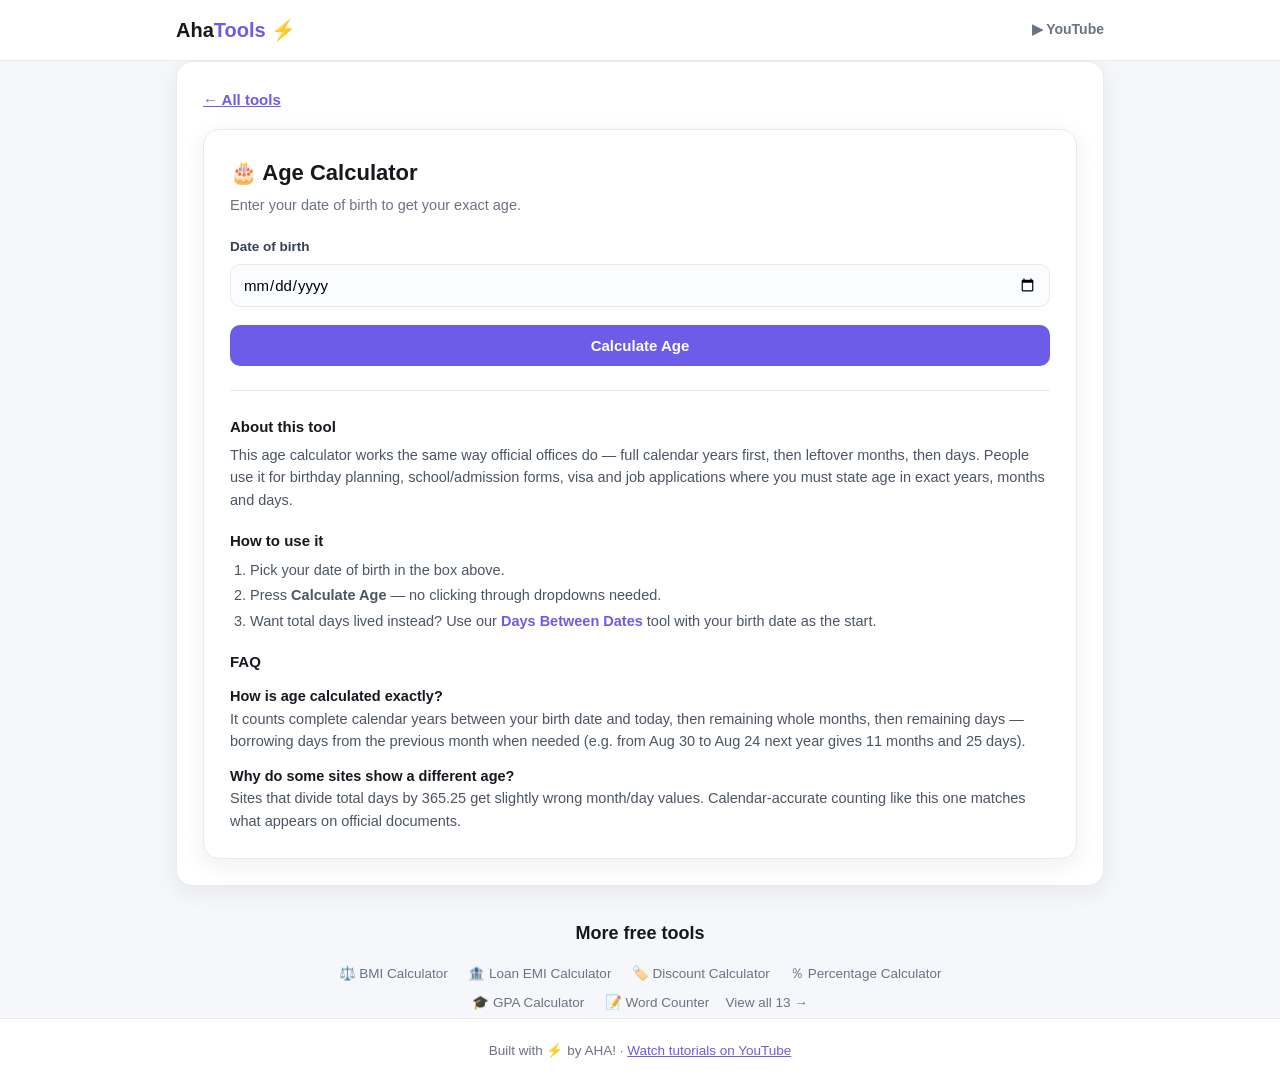
==== age-calculator/index.html @ 000de365 "Multi-page architecture: 13 real crawlable URLs, shared assets, sitemap with all pages" ====
<!DOCTYPE html>
<html lang="en">
<head>
<meta charset="UTF-8">
<meta name="viewport" content="width=device-width, initial-scale=1.0">
<title>Age Calculator – Exact Age in Years, Months & Days</title>
<meta name="description" content="Free online age calculator. Enter your date of birth and get your exact age in years, months and days instantly. Calendar-accurate, no signup.">
<meta name="author" content="AHA!">
<meta name="robots" content="index, follow">
<meta name="theme-color" content="#6c5ce7">
<link rel="canonical" href="https://ahatools.pages.dev/age-calculator/">
<meta property="og:title" content="Age Calculator — Free Online Tool">
<meta property="og:description" content="Free online age calculator. Enter your date of birth and get your exact age in years, months and days instantly. Calendar-accurate, no signup.">
<meta property="og:type" content="website">
<meta property="og:url" content="https://ahatools.pages.dev/age-calculator/">
<meta property="og:site_name" content="AhaTools">
<meta name="twitter:card" content="summary">
<meta name="twitter:title" content="Age Calculator">
<meta name="twitter:description" content="Free online age calculator. Enter your date of birth and get your exact age in years, months and days instantly. Calendar-accurate, no signup.">
<link rel="icon" href="data:image/svg+xml,<svg xmlns='http://www.w3.org/2000/svg' viewBox='0 0 100 100'><text y='.9em' font-size='90'>⚡</text></svg>">
<link rel="stylesheet" href="../assets/style.css">
<script type="application/ld+json">
{"@context":"https://schema.org","@type":"WebApplication","name":"Age Calculator","url":"https://ahatools.pages.dev/age-calculator/","applicationCategory":"UtilitiesApplication","operatingSystem":"Any","offers":{"@type":"Offer","price":"0","priceCurrency":"USD"},"description":"Free online age calculator. Enter your date of birth and get your exact age in years, months and days instantly. Calendar-accurate, no signup."}
</script>
</head>
<body>
<header>
  <div class="wrap bar">
    <a class="logo" href="../">Aha<span>Tools</span> ⚡</a>
    <a class="logo" href="https://www.youtube.com/@Shahid-Ul-Islam-z5l" style="font-size:14px;color:var(--muted)">▶ YouTube</a>
  </div>
</header>
<main class="wrap">
<div class="panel"><a class="back" href="../">← All tools</a>
  <div class="panel">
    <h1>🎂 Age Calculator</h1>
    <p class="sub">Enter your date of birth to get your exact age.</p>
    <label>Date of birth</label>
    <input type="date" id="dob">
    <button class="btn" onclick="calcAge()">Calculate Age</button>
    <div class="result" id="ageResult"></div>
    <div class="info">
      <h3>About this tool</h3>
      <p>This age calculator works the same way official offices do — full calendar years first, then leftover months, then days. People use it for birthday planning, school/admission forms, visa and job applications where you must state age in exact years, months and days.</p>
      <h3>How to use it</h3>
      <ol>
        <li>Pick your date of birth in the box above.</li>
        <li>Press <strong>Calculate Age</strong> — no clicking through dropdowns needed.</li>
        <li>Want total days lived instead? Use our <a href="#days-between-dates">Days Between Dates</a> tool with your birth date as the start.</li>
      </ol>
      <h3>FAQ</h3>
      <p class="q">How is age calculated exactly?</p>
      <p>It counts complete calendar years between your birth date and today, then remaining whole months, then remaining days — borrowing days from the previous month when needed (e.g. from Aug 30 to Aug 24 next year gives 11 months and 25 days).</p>
      <p class="q">Why do some sites show a different age?</p>
      <p>Sites that divide total days by 365.25 get slightly wrong month/day values. Calendar-accurate counting like this one matches what appears on official documents.</p>
    </div>
  </div></div>
<nav class="map" aria-label="More tools"><h2>More free tools</h2><a href="../bmi-calculator/">⚖️ BMI Calculator</a>
<a href="../loan-calculator/">🏦 Loan EMI Calculator</a>
<a href="../discount-calculator/">🏷️ Discount Calculator</a>
<a href="../percentage-calculator/">％ Percentage Calculator</a>
<a href="../gpa-calculator/">🎓 GPA Calculator</a>
<a href="../word-counter/">📝 Word Counter</a><a href="../">View all 13 →</a></nav>
</main>
<footer>Built with ⚡ by AHA! · <a href="https://www.youtube.com/@Shahid-Ul-Islam-z5l" style="color:var(--brand)">Watch tutorials on YouTube</a></footer>
<script src="../assets/app.js"></script>
<script>if(typeof fillUnits==='function'&&document.getElementById('ucType'))fillUnits();</script>
</body>
</html>
---- assets/style.css ----
:root{
    --bg:#f6f7fb; --card:#ffffff; --ink:#16181d; --muted:#6b7280;
    --brand:#6c5ce7; --brand2:#00b894; --line:#e8eaf1; --radius:16px;
    --shadow:0 6px 24px rgba(22,24,29,.07);
  }
  *{box-sizing:border-box;margin:0;padding:0}
  body{font-family:-apple-system,"Segoe UI",Roboto,Arial,sans-serif;background:var(--bg);color:var(--ink);line-height:1.55}
  header{background:#fff;border-bottom:1px solid var(--line);position:sticky;top:0;z-index:10}
  .wrap{max-width:960px;margin:0 auto;padding:0 16px}
  .bar{display:flex;align-items:center;justify-content:space-between;height:60px}
  .logo{font-weight:800;font-size:20px;text-decoration:none;color:var(--ink)}
  .logo span{color:var(--brand)}
  main{padding:28px 0 64px}
  .hero{text-align:center;margin-bottom:28px}
  .hero h1{font-size:clamp(26px,5vw,40px);letter-spacing:-.5px}
  .hero p{color:var(--muted);margin-top:8px;font-size:17px}
  .grid{display:grid;grid-template-columns:repeat(auto-fill,minmax(210px,1fr));gap:14px}
  .tool-card{background:var(--card);border:1px solid var(--line);border-radius:var(--radius);padding:20px;text-decoration:none;color:var(--ink);box-shadow:var(--shadow);transition:.15s;display:block}
  .tool-card:hover{transform:translateY(-3px);border-color:var(--brand)}
  .tool-card .ico{font-size:30px}
  .tool-card h3{margin-top:10px;font-size:17px}
  .tool-card p{color:var(--muted);font-size:13.5px;margin-top:4px}
  .view{display:none}
  .view.active{display:block}
  .back{display:inline-block;margin-bottom:18px;background:none;border:none;color:var(--brand);font-size:15px;cursor:pointer;font-weight:600;padding:0}
  .panel{background:var(--card);border:1px solid var(--line);border-radius:var(--radius);box-shadow:var(--shadow);padding:26px}
  .panel h2{font-size:22px;margin-bottom:4px}
  .panel .sub{color:var(--muted);font-size:14.5px;margin-bottom:20px}
  label{display:block;font-size:13.5px;font-weight:600;margin:14px 0 6px;color:#374151}
  input[type=text],input[type=number],input[type=date],input[type=password],select,textarea{
    width:100%;padding:11px 12px;border:1px solid var(--line);border-radius:10px;font-size:15px;background:#fbfcfe;font-family:inherit}
  input:focus,select:focus,textarea:focus{outline:none;border-color:var(--brand)}
  textarea{min-height:130px;resize:vertical}
  .btn{display:inline-block;background:var(--brand);color:#fff;border:none;border-radius:10px;padding:12px 22px;font-size:15px;font-weight:700;cursor:pointer;margin-top:18px;width:100%}
  .btn:hover{opacity:.92}
  .btn-sm{width:auto;background:#fff;color:var(--brand);border:1.5px solid var(--brand);padding:8px 16px;font-size:14px;margin-top:12px}
  .result{margin-top:18px;background:#f0fdf9;border:1px solid #b7f0dd;border-radius:12px;padding:16px;font-size:16px;display:none;word-break:break-word}
  .result b{font-size:20px}
  .stats{display:grid;grid-template-columns:repeat(auto-fill,minmax(120px,1fr));gap:10px;margin-top:16px}
  .stat{background:#fbfcfe;border:1px solid var(--line);border-radius:12px;padding:12px;text-align:center}
  .stat .n{font-size:22px;font-weight:800;color:var(--brand)}
  .stat .t{font-size:12px;color:var(--muted);margin-top:2px}
  .row{display:flex;gap:12px;flex-wrap:wrap}
  .row>*{flex:1;min-width:140px}
  .range{width:100%;accent-color:var(--brand)}
  .chips{display:flex;gap:8px;margin-top:8px;flex-wrap:wrap}
  .chip{border:1px solid var(--line);background:#fbfcfe;border-radius:999px;padding:6px 14px;font-size:13px;font-weight:600;cursor:pointer}
  .chip:hover{border-color:var(--brand);color:var(--brand)}
  .checks{display:flex;gap:16px;flex-wrap:wrap;margin-top:8px;font-size:14px;font-weight:500}
  .checks label{margin:0;display:flex;align-items:center;gap:6px;font-weight:500;color:var(--ink)}
  .pwbox{margin-top:16px;background:#16181d;color:#7ef0c2;border-radius:12px;padding:18px;font-family:Consolas,monospace;font-size:18px;word-break:break-all;text-align:center;letter-spacing:1px}
  .faq{max-width:720px;margin:40px auto 0}
  .faq h2{text-align:center;font-size:21px;margin-bottom:16px}
  .qa{background:var(--card);border:1px solid var(--line);border-radius:var(--radius);padding:16px 18px;margin-bottom:10px;box-shadow:var(--shadow)}
  .qa h3{font-size:15.5px}
  .qa p{color:var(--muted);font-size:14px;margin-top:6px}
  .info{margin-top:24px;border-top:1px solid var(--line);padding-top:6px;font-size:14.5px}
  .info h3{font-size:15px;margin:18px 0 6px;color:var(--ink)}
  .info p,.info li{color:#4b5563}
  .info ol{padding-left:20px;margin-top:4px}
  .info li{margin:3px 0}
  .info .q{font-weight:700;margin-top:12px;color:var(--ink)}
  .info a{color:var(--brand);text-decoration:none;font-weight:600}
  .map{max-width:720px;margin:34px auto 0;text-align:center}
  .map h2{font-size:18px;margin-bottom:12px}
  .map a{display:inline-block;color:var(--muted);text-decoration:none;font-size:13.5px;margin:4px 8px}
  .map a:hover{color:var(--brand)}
  footer{border-top:1px solid var(--line);background:#fff;padding:22px 0;text-align:center;color:var(--muted);font-size:13.5px}
  .panel h1{font-size:22px;margin-bottom:4px}
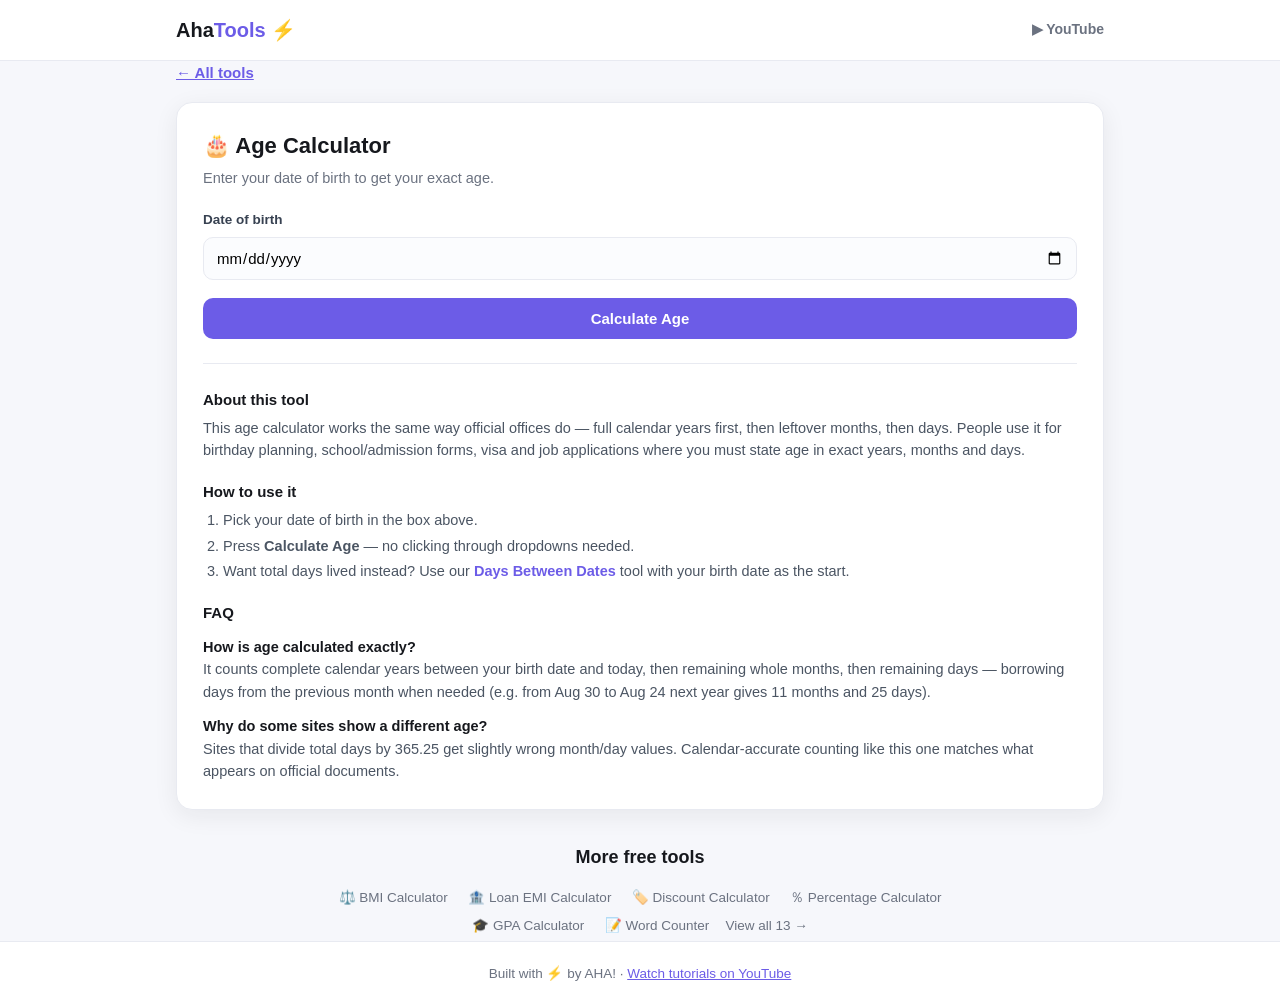
==== commit cc639d1d: "Fix generator idempotency + remove doubled panel wrapper" ====
--- a/age-calculator/index.html
+++ b/age-calculator/index.html
@@ -31,9 +31,8 @@
   </div>
 </header>
 <main class="wrap">
-<div class="panel"><a class="back" href="../">← All tools</a>
-  <div class="panel">
-    <h1>🎂 Age Calculator</h1>
+<a class="back" href="../">← All tools</a>
+<div class="panel"><h1>🎂 Age Calculator</h1>
     <p class="sub">Enter your date of birth to get your exact age.</p>
     <label>Date of birth</label>
     <input type="date" id="dob">
@@ -54,7 +53,7 @@
       <p class="q">Why do some sites show a different age?</p>
       <p>Sites that divide total days by 365.25 get slightly wrong month/day values. Calendar-accurate counting like this one matches what appears on official documents.</p>
     </div>
-  </div></div>
+</div>
 <nav class="map" aria-label="More tools"><h2>More free tools</h2><a href="../bmi-calculator/">⚖️ BMI Calculator</a>
 <a href="../loan-calculator/">🏦 Loan EMI Calculator</a>
 <a href="../discount-calculator/">🏷️ Discount Calculator</a>
